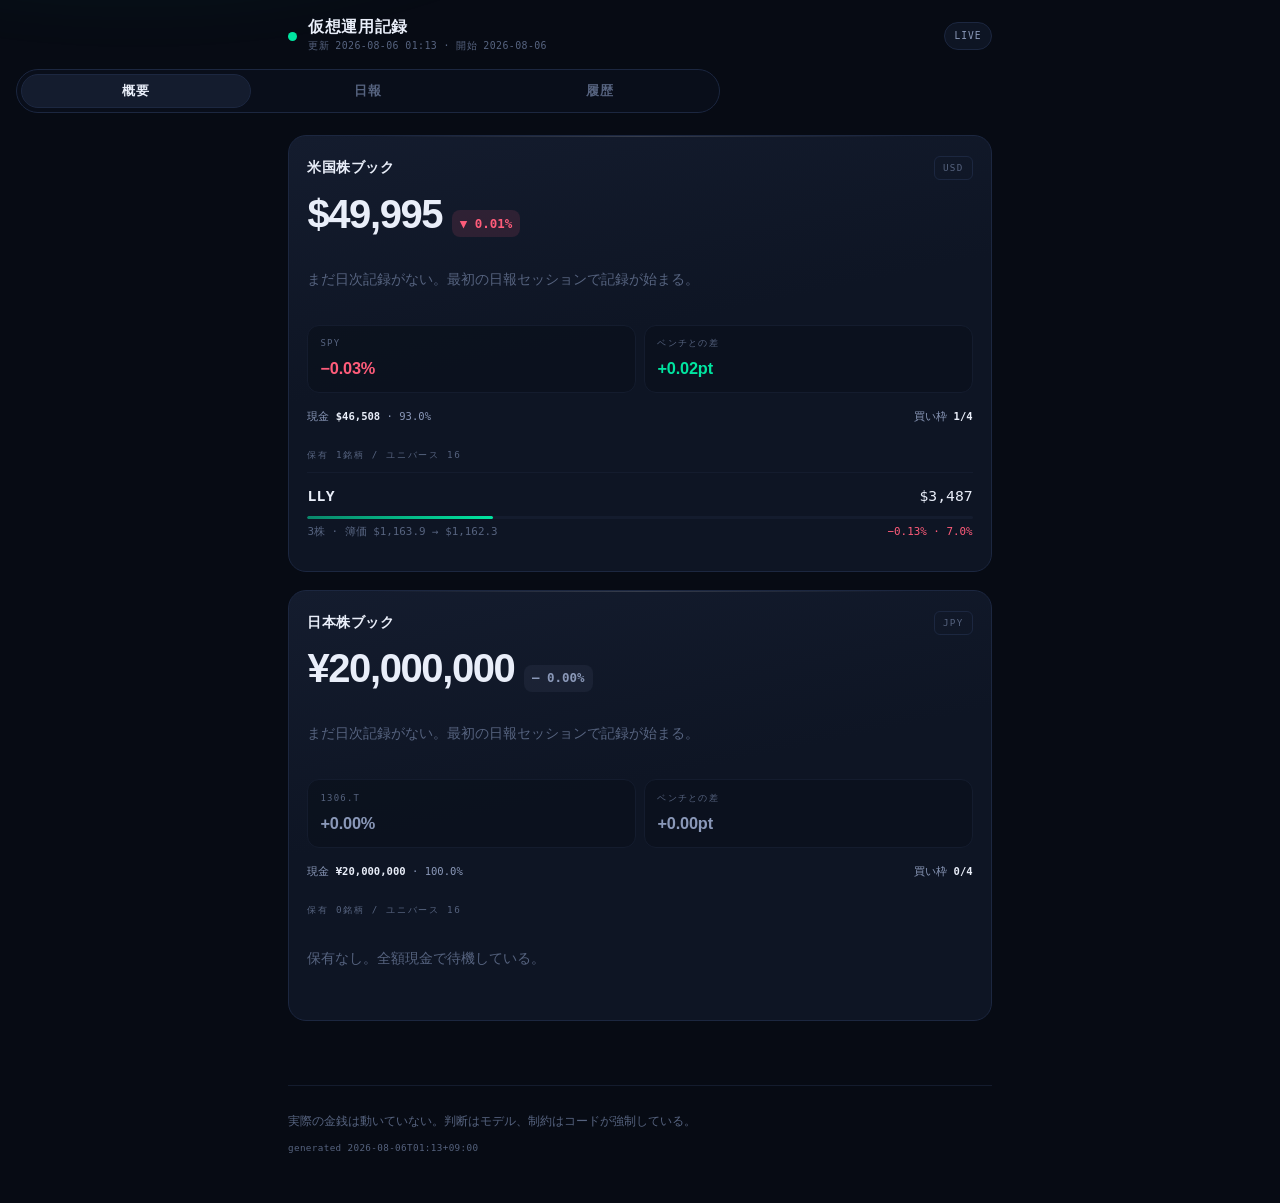
==== docs/index.html @ 9071723e "PWA をダーク金融ダッシュボードに全面刷新 紙と墨のエディトリアル路線をやめ、深い紺黒地に発光するアクセントという 構成に変更。毎日スマホで開くものとして、数字が主役になるようにした。  - 資産推" ====
<!DOCTYPE html>
<html lang="ja">
<head>
<meta charset="utf-8">
<meta name="viewport" content="width=device-width, initial-scale=1, viewport-fit=cover">
<title>仮想運用記録</title>
<meta name="description" content="仮想資金で運用するエージェントの判断記録">
<link rel="manifest" href="manifest.webmanifest">
<meta name="color-scheme" content="dark">
<meta name="theme-color" content="#070B14">
<meta name="apple-mobile-web-app-capable" content="yes">
<meta name="apple-mobile-web-app-status-bar-style" content="black-translucent">
<meta name="apple-mobile-web-app-title" content="運用記録">
<link rel="apple-touch-icon" href="icon-192.png">
<link rel="icon" href="icon-192.png">
<link rel="stylesheet" href="style.css">
</head>
<body>

<div class="aurora" aria-hidden="true"></div>

<header class="topbar">
  <div class="brand">
    <span class="pulse" id="pulse" aria-hidden="true"></span>
    <div class="brand-txt">
      <h1>仮想運用記録</h1>
      <p id="updated">読み込み中</p>
    </div>
  </div>
  <div class="chip-live" id="freshness">—</div>
</header>

<nav class="seg" role="tablist" aria-label="表示の切り替え">
  <span class="seg-glider" id="glider" aria-hidden="true"></span>
  <button role="tab" aria-selected="true"  aria-controls="view-overview" id="tab-overview">概要</button>
  <button role="tab" aria-selected="false" aria-controls="view-reports"  id="tab-reports">日報</button>
  <button role="tab" aria-selected="false" aria-controls="view-log"      id="tab-log">履歴</button>
</nav>

<main>

  <section id="view-overview" role="tabpanel" aria-labelledby="tab-overview">
    <div id="books" class="stack"></div>
  </section>

  <section id="view-reports" role="tabpanel" aria-labelledby="tab-reports" hidden>
    <div class="daterail" id="daterail"></div>
    <article id="report-body" class="card prose"></article>
  </section>

  <section id="view-log" role="tabpanel" aria-labelledby="tab-log" hidden>
    <div class="chips" id="log-filters">
      <button data-filter="all" class="on">すべて</button>
      <button data-filter="FILLED">約定</button>
      <button data-filter="REJECTED">却下</button>
    </div>
    <p class="hint">却下された注文も残している。何をやろうとして止められたかが、この記録の一番の材料になる。</p>
    <ol class="feed" id="ledger"></ol>
  </section>

</main>

<footer>
  <p>実際の金銭は動いていない。判断はモデル、制約はコードが強制している。</p>
  <p class="mono" id="stamp"></p>
</footer>

<script src="app.js"></script>
</body>
</html>
---- docs/style.css ----
/* 仮想運用記録 — ダーク金融ダッシュボード
   深い紺黒地に、発光するミントのアクセント。数字が主役。
   外部リソースは読まない。書体は端末にあるものだけで組み、
   個性はウェイト差・字間・サイズ差で作る。 */

:root {
  color-scheme: dark;

  --bg:        #070B14;
  --bg-2:      #0A0F1C;
  --surface:   #0E1524;
  --surface-2: #141C2E;
  --line:      #1C2740;
  --line-soft: #141C2E;

  --text:      #E9EEF9;
  --dim:       #8A98B8;
  --faint:     #56637F;

  --up:        #00E5A0;
  --up-soft:   #00E5A01f;
  --down:      #FF5C7A;
  --down-soft: #FF5C7A1f;
  --bench:     #6E7BFF;

  --sans: -apple-system, BlinkMacSystemFont, "SF Pro Display", "Segoe UI Variable Display",
          "Segoe UI", "Hiragino Sans", "Hiragino Kaku Gothic ProN", "Yu Gothic UI",
          "Noto Sans JP", "Noto Sans CJK JP", sans-serif;
  --mono: ui-monospace, SFMono-Regular, "SF Mono", "Cascadia Mono", "Roboto Mono",
          Consolas, "DejaVu Sans Mono", monospace;

  --wrap: 44rem;
  --r: 18px;
}

* { box-sizing: border-box; }
html { -webkit-text-size-adjust: 100%; background: var(--bg); }

body {
  margin: 0;
  padding: 0 1rem calc(2rem + env(safe-area-inset-bottom));
  background: var(--bg);
  color: var(--text);
  font-family: var(--sans);
  font-size: 15px;
  line-height: 1.65;
  overflow-x: hidden;
  -webkit-font-smoothing: antialiased;
}

/* 背景の光。平面に奥行きを出すだけの装置で、内容には干渉させない */
.aurora {
  position: fixed;
  inset: -30% -20% auto;
  height: 70vh;
  pointer-events: none;
  z-index: 0;
  background:
    radial-gradient(38% 44% at 22% 18%, #00E5A01a, transparent 70%),
    radial-gradient(42% 40% at 82% 8%,  #6E7BFF1a, transparent 72%);
  filter: blur(20px);
}

header, nav, main, footer { position: relative; z-index: 1; max-width: var(--wrap); margin-inline: auto; }

.mono { font-family: var(--mono); font-variant-numeric: tabular-nums; }

/* ---------------- 上部バー ---------------- */

.topbar {
  display: flex; align-items: center; justify-content: space-between; gap: 1rem;
  padding: calc(1.1rem + env(safe-area-inset-top)) 0 .9rem;
}

.brand { display: flex; align-items: center; gap: .7rem; min-width: 0; }

.pulse {
  flex: none; width: 9px; height: 9px; border-radius: 50%;
  background: var(--up); box-shadow: 0 0 0 0 var(--up);
  animation: pulse 2.6s cubic-bezier(.4,0,.6,1) infinite;
}
.pulse.stale { background: var(--faint); animation: none; box-shadow: none; }
@keyframes pulse {
  0%   { box-shadow: 0 0 0 0 #00E5A066; }
  70%  { box-shadow: 0 0 0 9px #00E5A000; }
  100% { box-shadow: 0 0 0 0 #00E5A000; }
}

.brand-txt { min-width: 0; }
.brand-txt h1 {
  margin: 0; font-size: .98rem; font-weight: 650;
  letter-spacing: .04em; line-height: 1.2;
}
.brand-txt p {
  margin: .12rem 0 0;
  font-family: var(--mono); font-size: .62rem;
  letter-spacing: .04em; color: var(--faint);
  white-space: nowrap; overflow: hidden; text-overflow: ellipsis;
}

.chip-live {
  flex: none;
  font-family: var(--mono); font-size: .6rem; letter-spacing: .1em;
  padding: .3rem .6rem; border-radius: 999px;
  color: var(--dim);
  background: var(--surface);
  border: 1px solid var(--line);
}

/* ---------------- セグメント ---------------- */

.seg {
  position: sticky; top: 0; z-index: 20;
  display: grid; grid-template-columns: repeat(3, 1fr);
  gap: .15rem; padding: .25rem;
  margin: 0 0 1.35rem;
  background: #0A0F1Ccc;
  backdrop-filter: blur(16px) saturate(1.4);
  -webkit-backdrop-filter: blur(16px) saturate(1.4);
  border: 1px solid var(--line);
  border-radius: 999px;
}

.seg-glider {
  position: absolute; z-index: -1;
  top: .25rem; bottom: .25rem; left: .25rem;
  width: calc((100% - .5rem - .3rem) / 3);
  border-radius: 999px;
  background: var(--surface-2);
  border: 1px solid var(--line);
  transition: transform .34s cubic-bezier(.34,1.3,.44,1);
}

.seg button {
  appearance: none; border: 0; background: none; cursor: pointer;
  padding: .5rem 0;
  font-family: inherit; font-size: .82rem; font-weight: 600;
  letter-spacing: .06em; color: var(--faint);
  transition: color .25s;
}
.seg button[aria-selected="true"] { color: var(--text); }

main { padding-bottom: 2rem; }
.stack > * + * { margin-top: 1.1rem; }

/* ---------------- カード ---------------- */

.card {
  position: relative;
  background: linear-gradient(168deg, var(--surface-2), var(--surface) 46%);
  border: 1px solid var(--line);
  border-radius: var(--r);
  padding: 1.25rem 1.15rem 1.15rem;
  overflow: hidden;
  animation: lift .6s cubic-bezier(.2,.8,.3,1) backwards;
}
/* 上辺のハイライト。ガラスの厚みを1pxで表現する */
.card::before {
  content: ""; position: absolute; top: 0; left: 12%; right: 12%; height: 1px;
  background: linear-gradient(90deg, transparent, #ffffff26, transparent);
}
.card:nth-child(2) { animation-delay: .1s; }

@keyframes lift { from { opacity: 0; transform: translateY(14px); } }

.card-head {
  display: flex; align-items: center; justify-content: space-between; gap: .75rem;
}
.card-head h2 { margin: 0; font-size: .9rem; font-weight: 650; letter-spacing: .03em; }
.tag {
  font-family: var(--mono); font-size: .58rem; letter-spacing: .14em;
  color: var(--faint); padding: .22rem .5rem;
  border: 1px solid var(--line); border-radius: 6px;
}

/* 主役の数字 */
.hero { margin: .85rem 0 .1rem; display: flex; align-items: baseline; gap: .6rem; flex-wrap: wrap; }
.hero .num {
  font-size: 2.5rem; font-weight: 680;
  letter-spacing: -.035em; line-height: 1.02;
  font-variant-numeric: tabular-nums;
}

.pill {
  display: inline-flex; align-items: center; gap: .25rem;
  font-family: var(--mono); font-size: .78rem; font-weight: 600;
  font-variant-numeric: tabular-nums;
  padding: .2rem .5rem; border-radius: 8px;
}
.pill.up   { color: var(--up);   background: var(--up-soft); }
.pill.down { color: var(--down); background: var(--down-soft); }
.pill.flat { color: var(--dim);  background: #8A98B814; }

.up-t { color: var(--up); }
.down-t { color: var(--down); }
.flat-t { color: var(--dim); }

/* ---------------- チャート ---------------- */

.chartwrap { margin: 1rem -.35rem .2rem; }
.chartwrap svg { display: block; width: 100%; height: auto; overflow: visible; }

.ln       { fill: none; stroke-linejoin: round; stroke-linecap: round; }
.ln.mine  { stroke: var(--up); stroke-width: 2.1; filter: drop-shadow(0 0 5px #00E5A059); }
.ln.mine.dn { stroke: var(--down); filter: drop-shadow(0 0 5px #FF5C7A59); }
.ln.bench { stroke: var(--bench); stroke-width: 1.3; stroke-dasharray: 4 4; opacity: .75; }
.zero     { stroke: var(--line); stroke-width: 1; stroke-dasharray: 2 4; }
.tick     { font-family: var(--mono); font-size: 7.5px; fill: var(--faint); letter-spacing: .04em; }

.draw { stroke-dasharray: var(--len); stroke-dashoffset: var(--len);
        animation: draw 1.25s .2s cubic-bezier(.3,.7,.2,1) forwards; }
@keyframes draw { to { stroke-dashoffset: 0; } }
.fade-in { opacity: 0; animation: fadein .7s .9s ease forwards; }
@keyframes fadein { to { opacity: 1; } }

.legend {
  display: flex; gap: 1rem; align-items: center;
  margin-top: .35rem;
  font-family: var(--mono); font-size: .62rem; color: var(--faint);
}
.legend i { display: inline-block; width: 14px; height: 2px; margin-right: .38rem; vertical-align: .2em; border-radius: 2px; }
.legend .k1 i { background: var(--up); }
.legend .k1.dn i { background: var(--down); }
.legend .k2 i { background: var(--bench); }
.legend .spacer { margin-left: auto; }

/* ---------------- 指標グリッド ---------------- */

.grid2 {
  display: grid; grid-template-columns: 1fr 1fr; gap: .55rem;
  margin-top: 1rem;
}
.stat {
  background: #0A101Ba6;
  border: 1px solid var(--line-soft);
  border-radius: 12px;
  padding: .65rem .75rem;
}
.stat dt {
  margin: 0; font-family: var(--mono); font-size: .56rem;
  letter-spacing: .14em; color: var(--faint); text-transform: uppercase;
}
.stat dd {
  margin: .25rem 0 0; font-size: 1.02rem; font-weight: 620;
  font-variant-numeric: tabular-nums; letter-spacing: -.01em;
}

.meterline {
  display: flex; align-items: center; justify-content: space-between;
  gap: .75rem; margin-top: .9rem;
  font-family: var(--mono); font-size: .66rem; color: var(--dim);
  font-variant-numeric: tabular-nums;
}
.meterline b { color: var(--text); font-weight: 600; }

/* ---------------- 保有 ---------------- */

.sec-label {
  margin: 1.35rem 0 .6rem;
  font-family: var(--mono); font-size: .58rem;
  letter-spacing: .18em; color: var(--faint); text-transform: uppercase;
}

.pos { padding: .7rem 0; border-top: 1px solid var(--line-soft); }
.pos:first-of-type { border-top: 0; }

.pos-r1, .pos-r2 { display: flex; align-items: baseline; justify-content: space-between; gap: .6rem; }
.pos-tk { font-family: var(--mono); font-size: .92rem; font-weight: 600; letter-spacing: .02em; }
.pos-mv { font-family: var(--mono); font-size: .92rem; font-variant-numeric: tabular-nums; }
.pos-r2 { margin-top: .3rem; font-family: var(--mono); font-size: .68rem; color: var(--faint); font-variant-numeric: tabular-nums; }

/* 比率バー。満タン = 1銘柄25%上限。制約への近さが目で分かる */
.bar {
  position: relative; height: 3px; margin: .45rem 0 0;
  background: var(--line-soft); border-radius: 2px; overflow: hidden;
}
.bar i {
  position: absolute; inset: 0 auto 0 0; border-radius: 2px;
  background: linear-gradient(90deg, #00E5A088, var(--up));
  animation: grow .9s .25s cubic-bezier(.2,.8,.3,1) backwards;
}
@keyframes grow { from { width: 0 !important; } }

.empty {
  padding: 1.1rem 0; color: var(--faint); font-size: .85rem;
}

/* ---------------- 日報 ---------------- */

.daterail {
  display: flex; gap: .45rem; overflow-x: auto;
  margin: 0 -1rem 1.1rem; padding: 0 1rem .35rem;
  scrollbar-width: none;
}
.daterail::-webkit-scrollbar { display: none; }
.daterail button {
  flex: none; appearance: none; cursor: pointer;
  font-family: var(--mono); font-size: .72rem;
  padding: .42rem .7rem; border-radius: 10px;
  color: var(--dim); background: var(--surface);
  border: 1px solid var(--line);
  transition: .2s;
}
.daterail button.on {
  color: var(--bg); background: var(--up); border-color: var(--up);
  font-weight: 700;
}

.prose { animation: lift .5s cubic-bezier(.2,.8,.3,1) backwards; }
.prose h1 { font-size: 1.15rem; margin: 0 0 .9rem; letter-spacing: -.01em; }
.prose h2 {
  font-size: .95rem; margin: 1.7rem 0 .6rem; padding-bottom: .4rem;
  border-bottom: 1px solid var(--line); letter-spacing: .01em;
}
.prose h3 { font-size: .86rem; margin: 1.3rem 0 .4rem; color: var(--dim); }
.prose p { margin: .7rem 0; color: #D3DAEA; }
.prose ul, .prose ol { margin: .7rem 0; padding-left: 1.15rem; }
.prose li { margin: .3rem 0; color: #D3DAEA; }
.prose li::marker { color: var(--faint); }
.prose strong { color: var(--text); font-weight: 650; }
.prose em { color: var(--dim); }
.prose a { color: var(--up); }
.prose code {
  font-family: var(--mono); font-size: .82em;
  background: #0A101B; border: 1px solid var(--line-soft);
  padding: .08em .35em; border-radius: 5px; color: #B9C6E0;
}
.prose pre {
  font-family: var(--mono); font-size: .74rem;
  background: #070C15; border: 1px solid var(--line);
  border-radius: 12px; padding: .85rem; overflow-x: auto;
}
.prose pre code { background: none; border: 0; padding: 0; }
.prose blockquote {
  margin: .9rem 0; padding: .1rem 0 .1rem .85rem;
  border-left: 2px solid var(--up); color: var(--dim);
}
.prose hr { border: 0; border-top: 1px solid var(--line); margin: 1.5rem 0; }
/* 表が画面幅を超えたときだけ端に影が出る。横に続きがあることを示す
   （背景を local、影を scroll に固定する古典的な手法） */
.tw {
  overflow-x: auto; margin: .9rem -.3rem; padding: 0 .3rem;
  background:
    linear-gradient(90deg, var(--surface), transparent) 0 0 / 18px 100% no-repeat local,
    linear-gradient(90deg, transparent, var(--surface)) 100% 0 / 18px 100% no-repeat local,
    radial-gradient(farthest-side at 0 50%, #00000073, transparent) 0 0 / 10px 100% no-repeat scroll,
    radial-gradient(farthest-side at 100% 50%, #00000073, transparent) 100% 0 / 10px 100% no-repeat scroll;
}
.prose table {
  width: 100%; border-collapse: collapse;
  font-family: var(--mono); font-size: .72rem; font-variant-numeric: tabular-nums;
}
.prose th, .prose td {
  padding: .45rem .6rem; text-align: left; white-space: nowrap;
  border-bottom: 1px solid var(--line-soft);
}
.prose th {
  color: var(--faint); font-weight: 500; font-size: .6rem;
  letter-spacing: .1em; text-transform: uppercase;
  border-bottom-color: var(--line);
}

/* ---------------- 履歴 ---------------- */

.chips { display: flex; gap: .45rem; margin-bottom: .9rem; }
.chips button {
  appearance: none; cursor: pointer;
  font-family: var(--mono); font-size: .68rem; letter-spacing: .04em;
  padding: .4rem .8rem; border-radius: 10px;
  color: var(--dim); background: var(--surface); border: 1px solid var(--line);
  transition: .2s;
}
.chips button.on { color: var(--bg); background: var(--text); border-color: var(--text); font-weight: 700; }

.hint {
  margin: 0 0 1.1rem; font-size: .76rem; line-height: 1.7; color: var(--faint);
  padding-left: .8rem; border-left: 2px solid var(--line);
}

.feed { list-style: none; margin: 0; padding: 0; }
.feed > li {
  position: relative;
  background: var(--surface);
  border: 1px solid var(--line);
  border-left-width: 2px;
  border-radius: 12px;
  padding: .75rem .85rem;
  margin-bottom: .5rem;
  animation: lift .45s cubic-bezier(.2,.8,.3,1) backwards;
}
.feed > li.ok { border-left-color: var(--up); }
.feed > li.ng { border-left-color: #34405C; }

.f-r1 { display: flex; align-items: baseline; gap: .5rem; flex-wrap: wrap; }
.f-side {
  font-family: var(--mono); font-size: .58rem; letter-spacing: .12em;
  padding: .16rem .4rem; border-radius: 5px;
}
.f-side.BUY  { color: var(--up); background: var(--up-soft); }
.f-side.SELL { color: var(--down); background: var(--down-soft); }
.f-tk { font-family: var(--mono); font-size: .88rem; font-weight: 650; }
.f-qty { font-family: var(--mono); font-size: .72rem; color: var(--dim); font-variant-numeric: tabular-nums; }
.f-when { margin-left: auto; font-family: var(--mono); font-size: .62rem; color: var(--faint); }
.f-why { margin: .45rem 0 0; font-size: .8rem; line-height: 1.65; color: #C3CDE3; }
.f-why.ng { color: var(--faint); }

/* ---------------- 足 ---------------- */

footer { padding: 1.6rem 0 1rem; border-top: 1px solid var(--line-soft); margin-top: 2rem; }
footer p { margin: 0; font-size: .72rem; line-height: 1.7; color: var(--faint); }
footer .mono { margin-top: .5rem; font-size: .58rem; letter-spacing: .04em; }

.loading { padding: 2.5rem 0; text-align: center; color: var(--faint); font-size: .85rem; }

@media (prefers-reduced-motion: reduce) {
  *, ::before, ::after { animation: none !important; transition: none !important; }
  .draw { stroke-dashoffset: 0; }
  .fade-in { opacity: 1; }
}
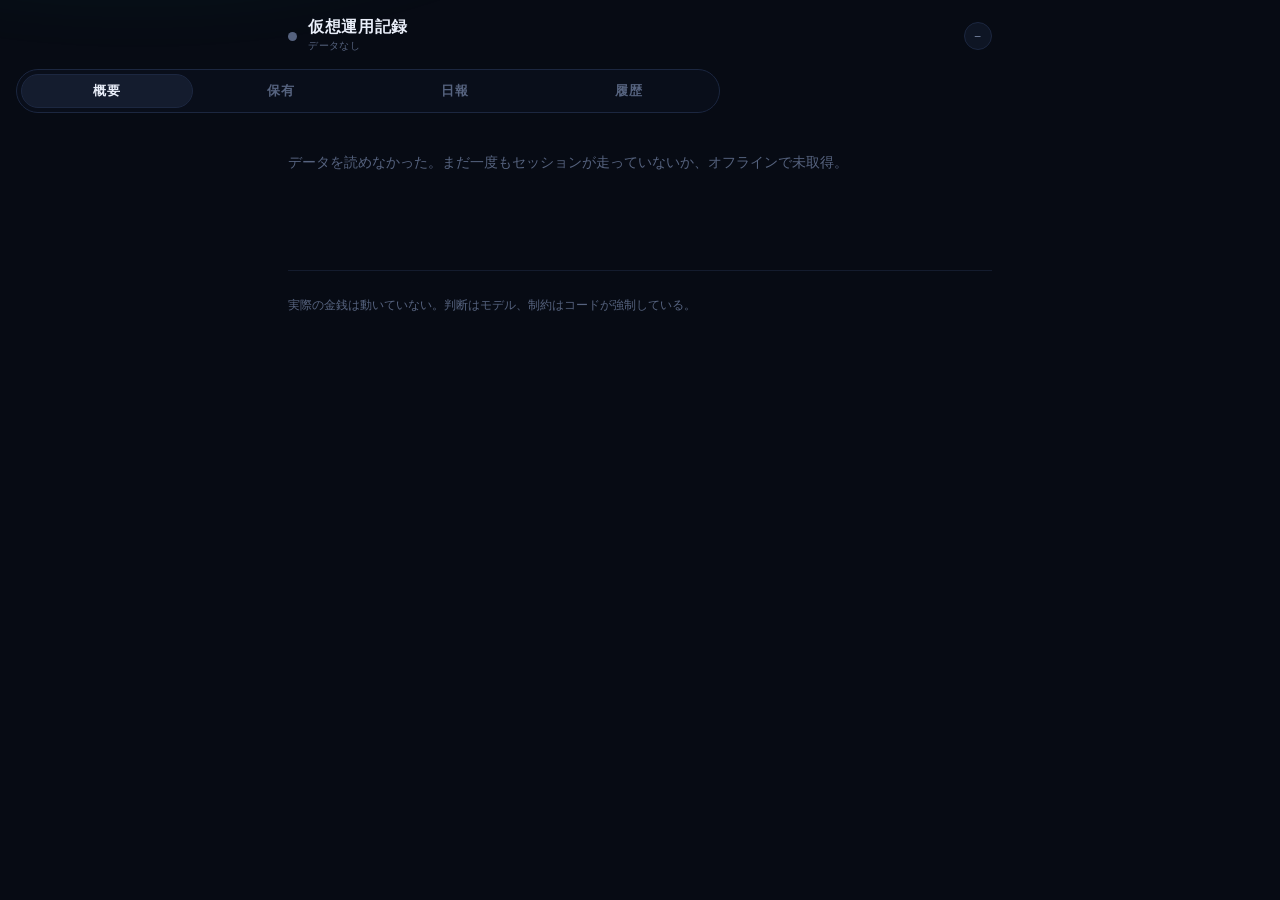
==== commit 6c5ebd4a: "保有銘柄一覧と個別銘柄画面、価格の定期更新を追加 画面: - 保有タブを新設。保有銘柄の一覧から個別銘柄へ入れる - 個別銘柄で 1日(5分足) / 1ヶ月 / 1年 のチャート、現在値と前日比、  " ====
--- a/docs/index.html
+++ b/docs/index.html
@@ -33,6 +33,7 @@
 <nav class="seg" role="tablist" aria-label="表示の切り替え">
   <span class="seg-glider" id="glider" aria-hidden="true"></span>
   <button role="tab" aria-selected="true"  aria-controls="view-overview" id="tab-overview">概要</button>
+  <button role="tab" aria-selected="false" aria-controls="view-holdings" id="tab-holdings">保有</button>
   <button role="tab" aria-selected="false" aria-controls="view-reports"  id="tab-reports">日報</button>
   <button role="tab" aria-selected="false" aria-controls="view-log"      id="tab-log">履歴</button>
 </nav>
@@ -41,6 +42,10 @@
 
   <section id="view-overview" role="tabpanel" aria-labelledby="tab-overview">
     <div id="books" class="stack"></div>
+  </section>
+
+  <section id="view-holdings" role="tabpanel" aria-labelledby="tab-holdings" hidden>
+    <div id="holdings"></div>
   </section>
 
   <section id="view-reports" role="tabpanel" aria-labelledby="tab-reports" hidden>
@@ -58,6 +63,11 @@
     <ol class="feed" id="ledger"></ol>
   </section>
 
+  <section id="view-detail" hidden>
+    <button class="back" id="back">← 保有一覧へ</button>
+    <div id="detail"></div>
+  </section>
+
 </main>
 
 <footer>
--- a/docs/style.css
+++ b/docs/style.css
@@ -111,7 +111,7 @@
 
 .seg {
   position: sticky; top: 0; z-index: 20;
-  display: grid; grid-template-columns: repeat(3, 1fr);
+  display: grid; grid-template-columns: repeat(4, 1fr);
   gap: .15rem; padding: .25rem;
   margin: 0 0 1.35rem;
   background: #0A0F1Ccc;
@@ -124,7 +124,7 @@
 .seg-glider {
   position: absolute; z-index: -1;
   top: .25rem; bottom: .25rem; left: .25rem;
-  width: calc((100% - .5rem - .3rem) / 3);
+  width: calc((100% - .5rem - .45rem) / 4);
   border-radius: 999px;
   background: var(--surface-2);
   border: 1px solid var(--line);
@@ -274,9 +274,11 @@
   position: relative; height: 3px; margin: .45rem 0 0;
   background: var(--line-soft); border-radius: 2px; overflow: hidden;
 }
+/* 損益ではなく「1銘柄25%上限をどれだけ使ったか」を表すバーなので、
+   上げ下げの色は使わない。緑にすると隣の損益表示と色が矛盾する。 */
 .bar i {
   position: absolute; inset: 0 auto 0 0; border-radius: 2px;
-  background: linear-gradient(90deg, #00E5A088, var(--up));
+  background: linear-gradient(90deg, #46527033, var(--dim));
   animation: grow .9s .25s cubic-bezier(.2,.8,.3,1) backwards;
 }
 @keyframes grow { from { width: 0 !important; } }
@@ -284,6 +286,62 @@
 .empty {
   padding: 1.1rem 0; color: var(--faint); font-size: .85rem;
 }
+
+/* ---------------- 保有一覧・個別銘柄 ---------------- */
+
+.pos.tapable {
+  cursor: pointer;
+  margin: 0 -.5rem; padding: .7rem .5rem;
+  border-radius: 10px;
+  transition: background .18s;
+}
+.pos.tapable:active { background: var(--surface-2); }
+.pos.tapable .pos-tk::after {
+  content: "›"; margin-left: .4rem; color: var(--faint); font-size: .9rem;
+}
+
+.back {
+  appearance: none; cursor: pointer;
+  background: none; border: 0; padding: .2rem 0 1rem;
+  color: var(--dim); font-family: var(--mono); font-size: .72rem;
+  letter-spacing: .04em;
+}
+
+.dhead { display: flex; align-items: flex-start; justify-content: space-between; gap: 1rem; }
+.dtk {
+  margin: 0; font-family: var(--mono); font-size: 1.5rem;
+  font-weight: 650; letter-spacing: .01em;
+}
+.dbk { margin: .1rem 0 0; font-size: .72rem; color: var(--faint); }
+.dpx { text-align: right; }
+.num2 {
+  font-size: 1.5rem; font-weight: 650; letter-spacing: -.025em;
+  font-variant-numeric: tabular-nums; line-height: 1.2;
+}
+.dpx .pill { margin-top: .3rem; }
+
+.rangebar { display: flex; align-items: center; gap: .4rem; margin: 1.1rem 0 .2rem; }
+.rangebar button {
+  appearance: none; cursor: pointer;
+  font-family: var(--mono); font-size: .68rem; letter-spacing: .04em;
+  padding: .35rem .7rem; border-radius: 9px;
+  color: var(--dim); background: var(--surface); border: 1px solid var(--line);
+  transition: .18s;
+}
+.rangebar button.on { color: var(--bg); background: var(--text); border-color: var(--text); font-weight: 700; }
+.rangebar .rchg {
+  margin-left: auto;
+  font-family: var(--mono); font-size: .78rem; font-weight: 600;
+  font-variant-numeric: tabular-nums;
+}
+
+.reason {
+  background: var(--surface); border: 1px solid var(--line);
+  border-left: 2px solid var(--up); border-radius: 12px;
+  padding: .8rem .9rem;
+}
+.rwhen { margin: 0; font-family: var(--mono); font-size: .62rem; color: var(--faint); }
+.rwhy { margin: .4rem 0 0; font-size: .82rem; line-height: 1.75; color: #C3CDE3; }
 
 /* ---------------- 日報 ---------------- */
 
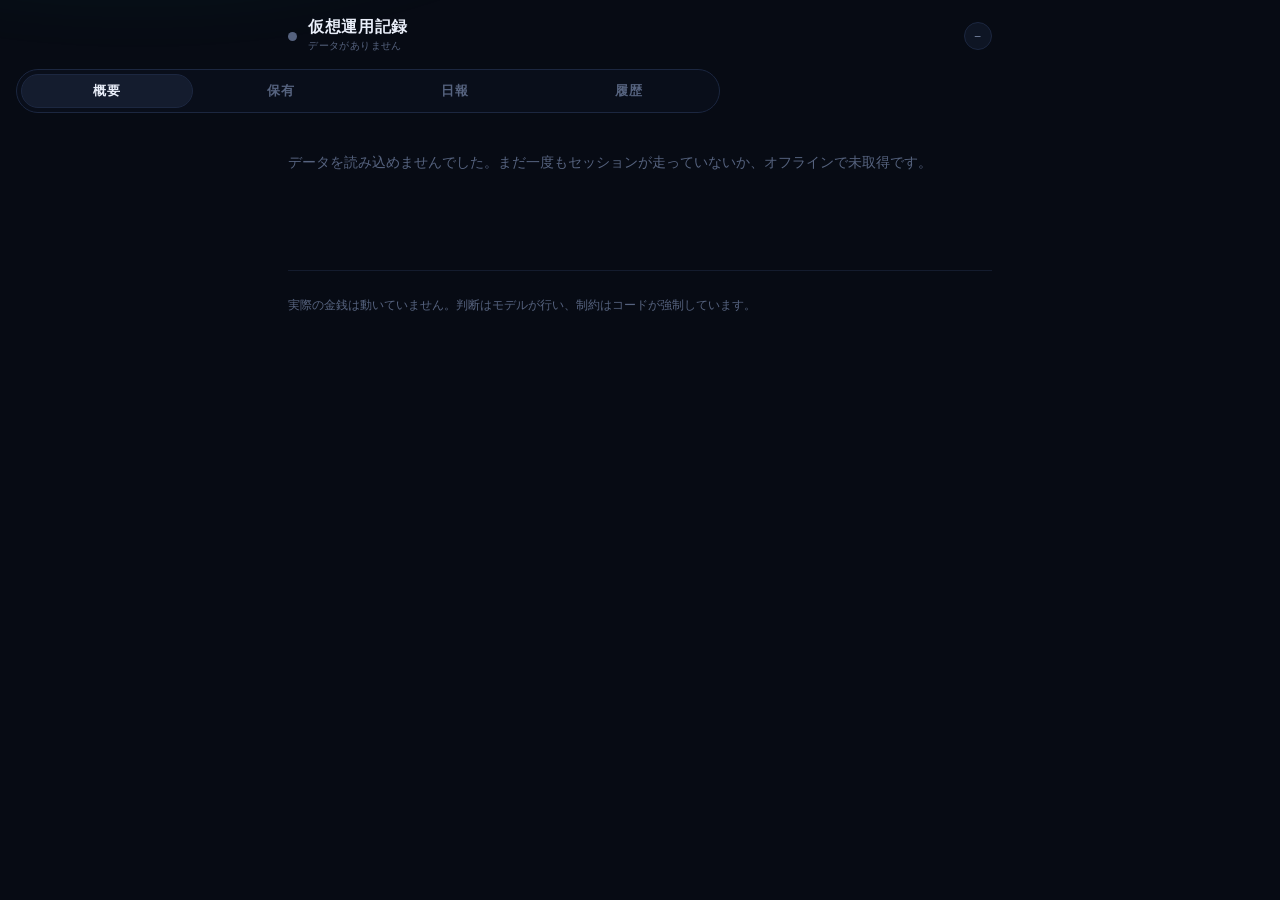
==== commit ca8b9533: "ベンチマークの表記を明確にし、画面の文体をですます調に統一 SPY は SPDR S&P 500 ETF で、米国株ブックは最初から S&P500 を相手に している。画面上は "SPY" としか出て" ====
--- a/docs/index.html
+++ b/docs/index.html
@@ -24,7 +24,7 @@
     <span class="pulse" id="pulse" aria-hidden="true"></span>
     <div class="brand-txt">
       <h1>仮想運用記録</h1>
-      <p id="updated">読み込み中</p>
+      <p id="updated">読み込み中です</p>
     </div>
   </div>
   <div class="chip-live" id="freshness">—</div>
@@ -59,7 +59,7 @@
       <button data-filter="FILLED">約定</button>
       <button data-filter="REJECTED">却下</button>
     </div>
-    <p class="hint">却下された注文も残している。何をやろうとして止められたかが、この記録の一番の材料になる。</p>
+    <p class="hint">却下された注文も残しています。何をやろうとして止められたかが、この記録の一番の材料になります。</p>
     <ol class="feed" id="ledger"></ol>
   </section>
 
@@ -71,7 +71,7 @@
 </main>
 
 <footer>
-  <p>実際の金銭は動いていない。判断はモデル、制約はコードが強制している。</p>
+  <p>実際の金銭は動いていません。判断はモデルが行い、制約はコードが強制しています。</p>
   <p class="mono" id="stamp"></p>
 </footer>
 
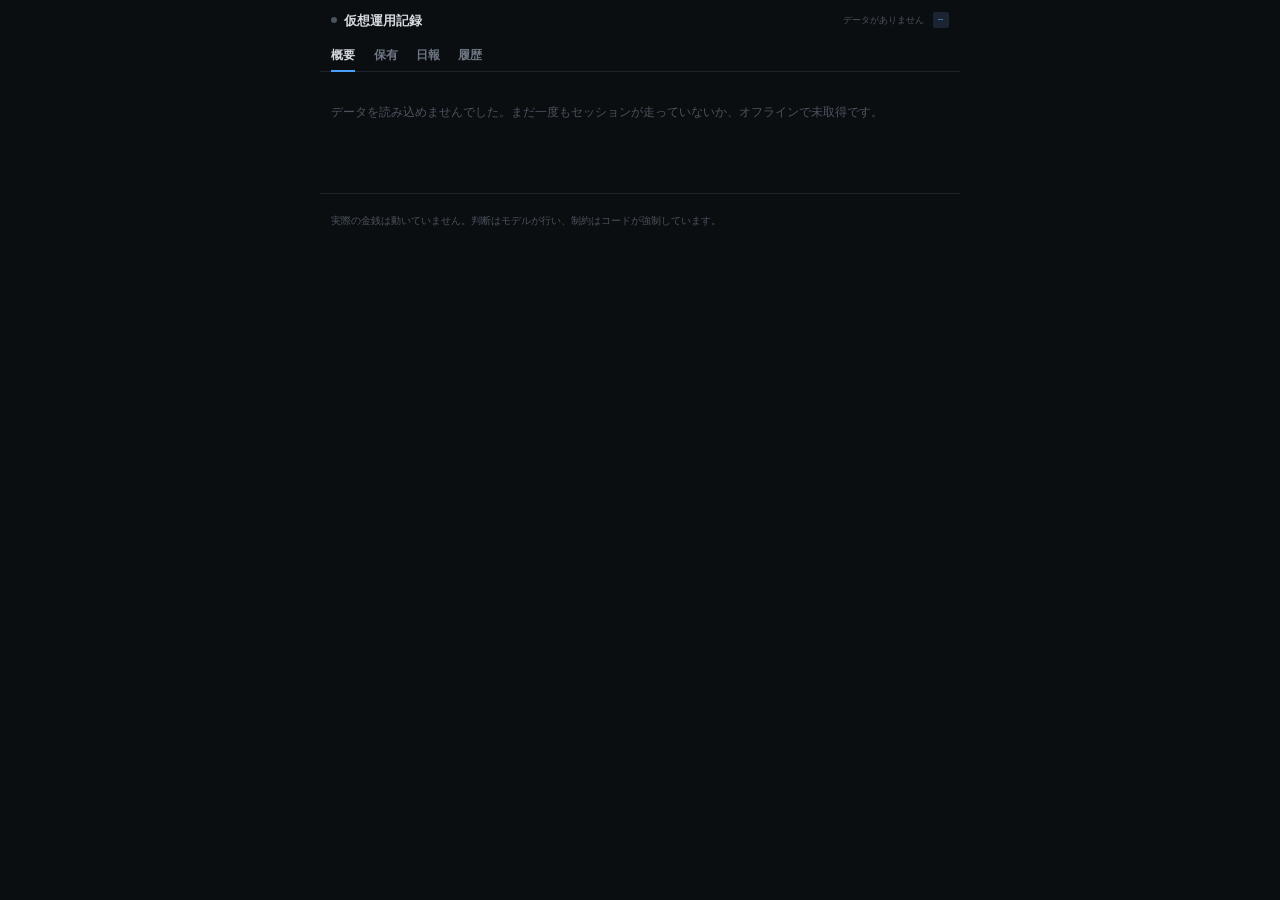
==== commit 9a12e78c: "本番の画面を案32（Webull / moomoo 系）に作り替え 高密度ダークに全面刷新した。角丸と影をやめ、1pxの罫線と1pxの隙間だけで 区画を切る。文字を小さくして情報量を上げ、変化率は色付" ====
--- a/docs/index.html
+++ b/docs/index.html
@@ -7,7 +7,7 @@
 <meta name="description" content="仮想資金で運用するエージェントの判断記録">
 <link rel="manifest" href="manifest.webmanifest">
 <meta name="color-scheme" content="dark">
-<meta name="theme-color" content="#070B14">
+<meta name="theme-color" content="#0B0E11">
 <meta name="apple-mobile-web-app-capable" content="yes">
 <meta name="apple-mobile-web-app-status-bar-style" content="black-translucent">
 <meta name="apple-mobile-web-app-title" content="運用記録">
@@ -17,21 +17,16 @@
 </head>
 <body>
 
-<div class="aurora" aria-hidden="true"></div>
-
 <header class="topbar">
   <div class="brand">
     <span class="pulse" id="pulse" aria-hidden="true"></span>
-    <div class="brand-txt">
-      <h1>仮想運用記録</h1>
-      <p id="updated">読み込み中です</p>
-    </div>
+    <span class="bname">仮想運用記録</span>
   </div>
-  <div class="chip-live" id="freshness">—</div>
+  <span class="stamp-live" id="updated">読み込み中です</span>
+  <span class="chip-live" id="freshness">—</span>
 </header>
 
-<nav class="seg" role="tablist" aria-label="表示の切り替え">
-  <span class="seg-glider" id="glider" aria-hidden="true"></span>
+<nav class="tabs" role="tablist" aria-label="表示の切り替え">
   <button role="tab" aria-selected="true"  aria-controls="view-overview" id="tab-overview">概要</button>
   <button role="tab" aria-selected="false" aria-controls="view-holdings" id="tab-holdings">保有</button>
   <button role="tab" aria-selected="false" aria-controls="view-reports"  id="tab-reports">日報</button>
@@ -41,7 +36,7 @@
 <main>
 
   <section id="view-overview" role="tabpanel" aria-labelledby="tab-overview">
-    <div id="books" class="stack"></div>
+    <div id="books"></div>
   </section>
 
   <section id="view-holdings" role="tabpanel" aria-labelledby="tab-holdings" hidden>
@@ -50,21 +45,21 @@
 
   <section id="view-reports" role="tabpanel" aria-labelledby="tab-reports" hidden>
     <div class="daterail" id="daterail"></div>
-    <article id="report-body" class="card prose"></article>
+    <article id="report-body" class="prose"></article>
   </section>
 
   <section id="view-log" role="tabpanel" aria-labelledby="tab-log" hidden>
-    <div class="chips" id="log-filters">
-      <button data-filter="all" class="on">すべて</button>
-      <button data-filter="FILLED">約定</button>
-      <button data-filter="REJECTED">却下</button>
+    <div class="ivs" id="log-filters">
+      <span data-filter="all" class="on">すべて</span>
+      <span data-filter="FILLED">約定</span>
+      <span data-filter="REJECTED">却下</span>
     </div>
     <p class="hint">却下された注文も残しています。何をやろうとして止められたかが、この記録の一番の材料になります。</p>
     <ol class="feed" id="ledger"></ol>
   </section>
 
   <section id="view-detail" hidden>
-    <button class="back" id="back">← 保有一覧へ</button>
+    <button class="back" id="back">← 保有一覧</button>
     <div id="detail"></div>
   </section>
 
--- a/docs/style.css
+++ b/docs/style.css
@@ -1,36 +1,31 @@
-/* 仮想運用記録 — ダーク金融ダッシュボード
-   深い紺黒地に、発光するミントのアクセント。数字が主役。
-   外部リソースは読まない。書体は端末にあるものだけで組み、
-   個性はウェイト差・字間・サイズ差で作る。 */
+/* 仮想運用記録 — Webull / moomoo 系の高密度ダーク
+   小さい文字で情報を敷き詰め、罫線1本で区画を切る。丸みと影は使わない。
+   上げが緑・下げが赤（米国式）。外部リソースは一切読まない。 */
 
 :root {
   color-scheme: dark;
 
-  --bg:        #070B14;
-  --bg-2:      #0A0F1C;
-  --surface:   #0E1524;
-  --surface-2: #141C2E;
-  --line:      #1C2740;
-  --line-soft: #141C2E;
-
-  --text:      #E9EEF9;
-  --dim:       #8A98B8;
-  --faint:     #56637F;
-
-  --up:        #00E5A0;
-  --up-soft:   #00E5A01f;
-  --down:      #FF5C7A;
-  --down-soft: #FF5C7A1f;
-  --bench:     #6E7BFF;
-
-  --sans: -apple-system, BlinkMacSystemFont, "SF Pro Display", "Segoe UI Variable Display",
-          "Segoe UI", "Hiragino Sans", "Hiragino Kaku Gothic ProN", "Yu Gothic UI",
-          "Noto Sans JP", "Noto Sans CJK JP", sans-serif;
-  --mono: ui-monospace, SFMono-Regular, "SF Mono", "Cascadia Mono", "Roboto Mono",
+  --bg:      #0B0E11;
+  --panel:   #0F1318;
+  --lift:    #151A20;
+  --line:    #151A20;
+  --line2:   #1E242C;
+
+  --text:    #D6DAE0;
+  --dim:     #6D7683;
+  --faint:   #4B535E;
+
+  --up:      #00C076;
+  --dn:      #FF4D4F;
+  --accent:  #4A9EFF;
+  --accent-bg: #1B2430;
+
+  --sans: -apple-system, BlinkMacSystemFont, "Segoe UI", "Hiragino Sans",
+          "Yu Gothic UI", "Noto Sans JP", sans-serif;
+  --mono: ui-monospace, SFMono-Regular, "SF Mono", "Cascadia Mono",
           Consolas, "DejaVu Sans Mono", monospace;
 
-  --wrap: 44rem;
-  --r: 18px;
+  --wrap: 40rem;
 }
 
 * { box-sizing: border-box; }
@@ -38,440 +33,307 @@
 
 body {
   margin: 0;
-  padding: 0 1rem calc(2rem + env(safe-area-inset-bottom));
+  padding: 0 0 calc(1.5rem + env(safe-area-inset-bottom));
   background: var(--bg);
   color: var(--text);
   font-family: var(--sans);
-  font-size: 15px;
-  line-height: 1.65;
+  font-size: 13px;
+  line-height: 1.6;
   overflow-x: hidden;
   -webkit-font-smoothing: antialiased;
 }
 
-/* 背景の光。平面に奥行きを出すだけの装置で、内容には干渉させない */
-.aurora {
-  position: fixed;
-  inset: -30% -20% auto;
-  height: 70vh;
-  pointer-events: none;
-  z-index: 0;
-  background:
-    radial-gradient(38% 44% at 22% 18%, #00E5A01a, transparent 70%),
-    radial-gradient(42% 40% at 82% 8%,  #6E7BFF1a, transparent 72%);
-  filter: blur(20px);
-}
-
-header, nav, main, footer { position: relative; z-index: 1; max-width: var(--wrap); margin-inline: auto; }
-
+header, nav, main, footer { max-width: var(--wrap); margin-inline: auto; }
 .mono { font-family: var(--mono); font-variant-numeric: tabular-nums; }
-
-/* ---------------- 上部バー ---------------- */
+.num { font-family: var(--mono); font-variant-numeric: tabular-nums; }
+
+.up-t { color: var(--up); }
+.dn-t { color: var(--dn); }
+.flat-t { color: var(--dim); }
+
+/* ---------------- 上部 ---------------- */
 
 .topbar {
-  display: flex; align-items: center; justify-content: space-between; gap: 1rem;
-  padding: calc(1.1rem + env(safe-area-inset-top)) 0 .9rem;
-}
-
-.brand { display: flex; align-items: center; gap: .7rem; min-width: 0; }
-
+  display: flex; align-items: center; gap: .55rem;
+  padding: calc(.6rem + env(safe-area-inset-top)) .7rem .5rem;
+}
+.brand { display: flex; align-items: center; gap: .4rem; }
 .pulse {
-  flex: none; width: 9px; height: 9px; border-radius: 50%;
-  background: var(--up); box-shadow: 0 0 0 0 var(--up);
+  width: 6px; height: 6px; border-radius: 50%;
+  background: var(--up); flex: none;
   animation: pulse 2.6s cubic-bezier(.4,0,.6,1) infinite;
 }
-.pulse.stale { background: var(--faint); animation: none; box-shadow: none; }
-@keyframes pulse {
-  0%   { box-shadow: 0 0 0 0 #00E5A066; }
-  70%  { box-shadow: 0 0 0 9px #00E5A000; }
-  100% { box-shadow: 0 0 0 0 #00E5A000; }
-}
-
-.brand-txt { min-width: 0; }
-.brand-txt h1 {
-  margin: 0; font-size: .98rem; font-weight: 650;
-  letter-spacing: .04em; line-height: 1.2;
-}
-.brand-txt p {
-  margin: .12rem 0 0;
-  font-family: var(--mono); font-size: .62rem;
-  letter-spacing: .04em; color: var(--faint);
+.pulse.stale { background: var(--faint); animation: none; }
+@keyframes pulse { 0%,100% { opacity: 1; } 50% { opacity: .25; } }
+
+.bname { font-size: .82rem; font-weight: 700; letter-spacing: .01em; }
+.stamp-live {
+  margin-left: auto;
+  font-family: var(--mono); font-size: .56rem; color: var(--faint);
   white-space: nowrap; overflow: hidden; text-overflow: ellipsis;
 }
-
 .chip-live {
   flex: none;
-  font-family: var(--mono); font-size: .6rem; letter-spacing: .1em;
-  padding: .3rem .6rem; border-radius: 999px;
+  font-family: var(--mono); font-size: .52rem; letter-spacing: .08em;
+  padding: .1rem .32rem; border-radius: 2px;
+  color: var(--accent); background: var(--accent-bg);
+}
+
+/* ---------------- タブ（下線式） ---------------- */
+
+.tabs {
+  display: flex; gap: 1.15rem;
+  padding: 0 .7rem;
+  border-bottom: 1px solid var(--line2);
+  position: sticky; top: 0; z-index: 20;
+  background: var(--bg);
+}
+.tabs button {
+  appearance: none; border: 0; background: none; cursor: pointer;
+  padding: .5rem 0 .45rem;
+  font-family: inherit; font-size: .78rem; font-weight: 600;
   color: var(--dim);
-  background: var(--surface);
-  border: 1px solid var(--line);
-}
-
-/* ---------------- セグメント ---------------- */
-
-.seg {
-  position: sticky; top: 0; z-index: 20;
-  display: grid; grid-template-columns: repeat(4, 1fr);
-  gap: .15rem; padding: .25rem;
-  margin: 0 0 1.35rem;
-  background: #0A0F1Ccc;
-  backdrop-filter: blur(16px) saturate(1.4);
-  -webkit-backdrop-filter: blur(16px) saturate(1.4);
-  border: 1px solid var(--line);
-  border-radius: 999px;
-}
-
-.seg-glider {
-  position: absolute; z-index: -1;
-  top: .25rem; bottom: .25rem; left: .25rem;
-  width: calc((100% - .5rem - .45rem) / 4);
-  border-radius: 999px;
-  background: var(--surface-2);
-  border: 1px solid var(--line);
-  transition: transform .34s cubic-bezier(.34,1.3,.44,1);
-}
-
-.seg button {
+  position: relative;
+  transition: color .18s;
+}
+.tabs button::after {
+  content: ""; position: absolute; left: 0; right: 0; bottom: -1px;
+  height: 2px; background: var(--accent);
+  transform: scaleX(0); transition: transform .2s;
+}
+.tabs button[aria-selected="true"] { color: var(--text); }
+.tabs button[aria-selected="true"]::after { transform: scaleX(1); }
+
+main { padding-bottom: 1.5rem; }
+
+/* ---------------- ブロック ---------------- */
+
+.blk { border-bottom: 1px solid var(--line2); padding: .75rem .7rem .85rem; }
+
+.blk-head {
+  display: flex; align-items: baseline; justify-content: space-between; gap: .6rem;
+}
+.blk-head .t { font-size: .85rem; font-weight: 700; }
+.blk-head .s { font-family: var(--mono); font-size: .55rem; color: var(--faint); }
+
+.big {
+  display: flex; align-items: baseline; gap: .5rem; flex-wrap: wrap;
+  margin-top: .3rem;
+}
+.big .n {
+  font-family: var(--mono); font-size: 1.7rem; font-weight: 700;
+  letter-spacing: -.025em; font-variant-numeric: tabular-nums; line-height: 1.15;
+}
+.big .c { font-family: var(--mono); font-size: .76rem; font-variant-numeric: tabular-nums; }
+
+/* 数値格子。1pxの隙間だけで区切る */
+.grid {
+  display: grid; grid-template-columns: repeat(3, 1fr);
+  gap: 1px; background: var(--line);
+  margin: .7rem 0 0;
+}
+.grid.two { grid-template-columns: repeat(2, 1fr); }
+.cell { background: var(--bg); padding: .38rem .5rem; }
+.cell .k { font-size: .52rem; color: var(--dim); letter-spacing: .02em; }
+.cell .v {
+  font-family: var(--mono); font-size: .74rem; font-variant-numeric: tabular-nums;
+  margin-top: .05rem;
+}
+
+.sect {
+  font-size: .55rem; color: var(--dim); letter-spacing: .1em;
+  padding: .7rem .7rem .25rem;
+}
+
+/* 変化率のチップ */
+.chip {
+  display: inline-block;
+  font-family: var(--mono); font-size: .62rem; font-weight: 600;
+  font-variant-numeric: tabular-nums;
+  padding: .1rem .35rem; border-radius: 2px;
+  min-width: 58px; text-align: center; color: #fff;
+}
+.chip.up { background: var(--up); }
+.chip.dn { background: var(--dn); }
+.chip.flat { background: #2A3441; color: var(--dim); }
+
+/* ---------------- 銘柄行 ---------------- */
+
+.tr {
+  display: grid; grid-template-columns: 1fr auto auto;
+  gap: .55rem; align-items: center;
+  padding: .5rem .7rem;
+  border-bottom: 1px solid var(--line);
+  font-size: .74rem;
+}
+.tr.tap { cursor: pointer; }
+.tr.tap:active { background: var(--panel); }
+.tr .s { min-width: 0; }
+.tr .s b { font-family: var(--mono); font-size: .82rem; font-weight: 700; letter-spacing: .01em; }
+.tr .s small { display: block; font-size: .55rem; color: var(--dim); }
+.tr .p {
+  font-family: var(--mono); font-variant-numeric: tabular-nums; text-align: right;
+  font-size: .78rem;
+}
+.tr .p small { display: block; font-size: .55rem; color: var(--dim); }
+
+/* ---------------- チャート ---------------- */
+
+.chart { padding: .5rem .35rem .2rem; }
+.chart svg { display: block; width: 100%; height: auto; overflow: visible; }
+
+.ln { fill: none; stroke-linejoin: round; stroke-linecap: round; }
+.ln.mine { stroke: var(--up); stroke-width: 1.6; }
+.ln.mine.dn { stroke: var(--dn); }
+.ln.bench { stroke: var(--dim); stroke-width: 1.1; stroke-dasharray: 3 3; }
+.zero { stroke: var(--line2); stroke-width: 1; }
+.tick { font-family: var(--mono); font-size: 7px; fill: var(--faint); }
+
+.legend {
+  display: flex; gap: .8rem; align-items: center;
+  padding: .1rem .35rem 0;
+  font-family: var(--mono); font-size: .55rem; color: var(--faint);
+}
+.legend i { display: inline-block; width: 10px; height: 2px; margin-right: .3rem; vertical-align: .2em; }
+.legend .k1 i { background: var(--up); }
+.legend .k1.dn i { background: var(--dn); }
+.legend .k2 i { background: var(--dim); }
+.legend .sp { margin-left: auto; }
+
+/* 期間チップ */
+.ivs {
+  display: flex; gap: .1rem; padding: .35rem .7rem;
+  font-family: var(--mono); font-size: .6rem;
+}
+.ivs span, .ivs button {
   appearance: none; border: 0; background: none; cursor: pointer;
-  padding: .5rem 0;
-  font-family: inherit; font-size: .82rem; font-weight: 600;
-  letter-spacing: .06em; color: var(--faint);
-  transition: color .25s;
-}
-.seg button[aria-selected="true"] { color: var(--text); }
-
-main { padding-bottom: 2rem; }
-.stack > * + * { margin-top: 1.1rem; }
-
-/* ---------------- カード ---------------- */
-
-.card {
-  position: relative;
-  background: linear-gradient(168deg, var(--surface-2), var(--surface) 46%);
-  border: 1px solid var(--line);
-  border-radius: var(--r);
-  padding: 1.25rem 1.15rem 1.15rem;
-  overflow: hidden;
-  animation: lift .6s cubic-bezier(.2,.8,.3,1) backwards;
-}
-/* 上辺のハイライト。ガラスの厚みを1pxで表現する */
-.card::before {
-  content: ""; position: absolute; top: 0; left: 12%; right: 12%; height: 1px;
-  background: linear-gradient(90deg, transparent, #ffffff26, transparent);
-}
-.card:nth-child(2) { animation-delay: .1s; }
-
-@keyframes lift { from { opacity: 0; transform: translateY(14px); } }
-
-.card-head {
-  display: flex; align-items: center; justify-content: space-between; gap: .75rem;
-}
-.card-head h2 { margin: 0; font-size: .9rem; font-weight: 650; letter-spacing: .03em; }
-.tag {
-  font-family: var(--mono); font-size: .58rem; letter-spacing: .14em;
-  color: var(--faint); padding: .22rem .5rem;
-  border: 1px solid var(--line); border-radius: 6px;
-}
-
-/* 主役の数字 */
-.hero { margin: .85rem 0 .1rem; display: flex; align-items: baseline; gap: .6rem; flex-wrap: wrap; }
-.hero .num {
-  font-size: 2.5rem; font-weight: 680;
-  letter-spacing: -.035em; line-height: 1.02;
-  font-variant-numeric: tabular-nums;
-}
-
-.pill {
-  display: inline-flex; align-items: center; gap: .25rem;
-  font-family: var(--mono); font-size: .78rem; font-weight: 600;
-  font-variant-numeric: tabular-nums;
-  padding: .2rem .5rem; border-radius: 8px;
-}
-.pill.up   { color: var(--up);   background: var(--up-soft); }
-.pill.down { color: var(--down); background: var(--down-soft); }
-.pill.flat { color: var(--dim);  background: #8A98B814; }
-
-.up-t { color: var(--up); }
-.down-t { color: var(--down); }
-.flat-t { color: var(--dim); }
-
-/* ---------------- チャート ---------------- */
-
-.chartwrap { margin: 1rem -.35rem .2rem; }
-.chartwrap svg { display: block; width: 100%; height: auto; overflow: visible; }
-
-.ln       { fill: none; stroke-linejoin: round; stroke-linecap: round; }
-.ln.mine  { stroke: var(--up); stroke-width: 2.1; filter: drop-shadow(0 0 5px #00E5A059); }
-.ln.mine.dn { stroke: var(--down); filter: drop-shadow(0 0 5px #FF5C7A59); }
-.ln.bench { stroke: var(--bench); stroke-width: 1.3; stroke-dasharray: 4 4; opacity: .75; }
-.zero     { stroke: var(--line); stroke-width: 1; stroke-dasharray: 2 4; }
-.tick     { font-family: var(--mono); font-size: 7.5px; fill: var(--faint); letter-spacing: .04em; }
-
-.draw { stroke-dasharray: var(--len); stroke-dashoffset: var(--len);
-        animation: draw 1.25s .2s cubic-bezier(.3,.7,.2,1) forwards; }
-@keyframes draw { to { stroke-dashoffset: 0; } }
-.fade-in { opacity: 0; animation: fadein .7s .9s ease forwards; }
-@keyframes fadein { to { opacity: 1; } }
-
-.legend {
-  display: flex; gap: 1rem; align-items: center;
-  margin-top: .35rem;
-  font-family: var(--mono); font-size: .62rem; color: var(--faint);
-}
-.legend i { display: inline-block; width: 14px; height: 2px; margin-right: .38rem; vertical-align: .2em; border-radius: 2px; }
-.legend .k1 i { background: var(--up); }
-.legend .k1.dn i { background: var(--down); }
-.legend .k2 i { background: var(--bench); }
-.legend .spacer { margin-left: auto; }
-
-/* ---------------- 指標グリッド ---------------- */
-
-.grid2 {
-  display: grid; grid-template-columns: 1fr 1fr; gap: .55rem;
-  margin-top: 1rem;
-}
-.stat {
-  background: #0A101Ba6;
-  border: 1px solid var(--line-soft);
-  border-radius: 12px;
-  padding: .65rem .75rem;
-}
-.stat dt {
-  margin: 0; font-family: var(--mono); font-size: .56rem;
-  letter-spacing: .14em; color: var(--faint); text-transform: uppercase;
-}
-.stat dd {
-  margin: .25rem 0 0; font-size: 1.02rem; font-weight: 620;
-  font-variant-numeric: tabular-nums; letter-spacing: -.01em;
-}
-
-.meterline {
-  display: flex; align-items: center; justify-content: space-between;
-  gap: .75rem; margin-top: .9rem;
-  font-family: var(--mono); font-size: .66rem; color: var(--dim);
-  font-variant-numeric: tabular-nums;
-}
-.meterline b { color: var(--text); font-weight: 600; }
-
-/* ---------------- 保有 ---------------- */
-
-.sec-label {
-  margin: 1.35rem 0 .6rem;
-  font-family: var(--mono); font-size: .58rem;
-  letter-spacing: .18em; color: var(--faint); text-transform: uppercase;
-}
-
-.pos { padding: .7rem 0; border-top: 1px solid var(--line-soft); }
-.pos:first-of-type { border-top: 0; }
-
-.pos-r1, .pos-r2 { display: flex; align-items: baseline; justify-content: space-between; gap: .6rem; }
-.pos-tk { font-family: var(--mono); font-size: .92rem; font-weight: 600; letter-spacing: .02em; }
-.pos-mv { font-family: var(--mono); font-size: .92rem; font-variant-numeric: tabular-nums; }
-.pos-r2 { margin-top: .3rem; font-family: var(--mono); font-size: .68rem; color: var(--faint); font-variant-numeric: tabular-nums; }
-
-/* 比率バー。満タン = 1銘柄25%上限。制約への近さが目で分かる */
-.bar {
-  position: relative; height: 3px; margin: .45rem 0 0;
-  background: var(--line-soft); border-radius: 2px; overflow: hidden;
-}
-/* 損益ではなく「1銘柄25%上限をどれだけ使ったか」を表すバーなので、
-   上げ下げの色は使わない。緑にすると隣の損益表示と色が矛盾する。 */
-.bar i {
-  position: absolute; inset: 0 auto 0 0; border-radius: 2px;
-  background: linear-gradient(90deg, #46527033, var(--dim));
-  animation: grow .9s .25s cubic-bezier(.2,.8,.3,1) backwards;
-}
-@keyframes grow { from { width: 0 !important; } }
-
-.empty {
-  padding: 1.1rem 0; color: var(--faint); font-size: .85rem;
-}
-
-/* ---------------- 保有一覧・個別銘柄 ---------------- */
-
-.pos.tapable {
-  cursor: pointer;
-  margin: 0 -.5rem; padding: .7rem .5rem;
-  border-radius: 10px;
-  transition: background .18s;
-}
-.pos.tapable:active { background: var(--surface-2); }
-.pos.tapable .pos-tk::after {
-  content: "›"; margin-left: .4rem; color: var(--faint); font-size: .9rem;
-}
+  font: inherit; color: var(--dim);
+  padding: .12rem .42rem; border-radius: 2px;
+  transition: .15s;
+}
+.ivs span.on, .ivs button.on { background: var(--accent-bg); color: var(--accent); }
+.ivs .rchg {
+  margin-left: auto; padding-right: 0; cursor: default;
+  font-weight: 600; font-variant-numeric: tabular-nums;
+}
+
+/* ---------------- 個別銘柄 ---------------- */
 
 .back {
-  appearance: none; cursor: pointer;
-  background: none; border: 0; padding: .2rem 0 1rem;
-  color: var(--dim); font-family: var(--mono); font-size: .72rem;
-  letter-spacing: .04em;
-}
-
-.dhead { display: flex; align-items: flex-start; justify-content: space-between; gap: 1rem; }
-.dtk {
-  margin: 0; font-family: var(--mono); font-size: 1.5rem;
-  font-weight: 650; letter-spacing: .01em;
-}
-.dbk { margin: .1rem 0 0; font-size: .72rem; color: var(--faint); }
-.dpx { text-align: right; }
-.num2 {
-  font-size: 1.5rem; font-weight: 650; letter-spacing: -.025em;
-  font-variant-numeric: tabular-nums; line-height: 1.2;
-}
-.dpx .pill { margin-top: .3rem; }
-
-.rangebar { display: flex; align-items: center; gap: .4rem; margin: 1.1rem 0 .2rem; }
-.rangebar button {
-  appearance: none; cursor: pointer;
-  font-family: var(--mono); font-size: .68rem; letter-spacing: .04em;
-  padding: .35rem .7rem; border-radius: 9px;
-  color: var(--dim); background: var(--surface); border: 1px solid var(--line);
-  transition: .18s;
-}
-.rangebar button.on { color: var(--bg); background: var(--text); border-color: var(--text); font-weight: 700; }
-.rangebar .rchg {
-  margin-left: auto;
-  font-family: var(--mono); font-size: .78rem; font-weight: 600;
-  font-variant-numeric: tabular-nums;
-}
+  appearance: none; cursor: pointer; background: none; border: 0;
+  padding: .55rem .7rem .3rem;
+  color: var(--dim); font-family: var(--mono); font-size: .64rem;
+}
+
+.dhead { padding: 0 .7rem .2rem; }
+.dhead .tk { font-family: var(--mono); font-size: 1rem; font-weight: 700; }
+.dhead .nm { font-size: .55rem; color: var(--dim); }
+.dpx { display: flex; align-items: baseline; gap: .5rem; margin-top: .15rem; }
+.dpx .n {
+  font-family: var(--mono); font-size: 1.7rem; font-weight: 700;
+  letter-spacing: -.025em; font-variant-numeric: tabular-nums; line-height: 1.15;
+}
+.dpx .c { font-family: var(--mono); font-size: .76rem; font-variant-numeric: tabular-nums; }
+.dsub { font-family: var(--mono); font-size: .58rem; color: var(--dim); margin-top: .1rem; }
 
 .reason {
-  background: var(--surface); border: 1px solid var(--line);
-  border-left: 2px solid var(--up); border-radius: 12px;
-  padding: .8rem .9rem;
-}
-.rwhen { margin: 0; font-family: var(--mono); font-size: .62rem; color: var(--faint); }
-.rwhy { margin: .4rem 0 0; font-size: .82rem; line-height: 1.75; color: #C3CDE3; }
+  margin: 0 .7rem; padding: .55rem .6rem;
+  background: var(--panel); border-left: 2px solid var(--accent);
+}
+.rwhen { margin: 0; font-family: var(--mono); font-size: .55rem; color: var(--faint); }
+.rwhy { margin: .3rem 0 0; font-size: .74rem; line-height: 1.7; color: #B4BCC7; }
 
 /* ---------------- 日報 ---------------- */
 
 .daterail {
-  display: flex; gap: .45rem; overflow-x: auto;
-  margin: 0 -1rem 1.1rem; padding: 0 1rem .35rem;
-  scrollbar-width: none;
+  display: flex; gap: .3rem; overflow-x: auto;
+  padding: .5rem .7rem; scrollbar-width: none;
+  border-bottom: 1px solid var(--line);
 }
 .daterail::-webkit-scrollbar { display: none; }
 .daterail button {
   flex: none; appearance: none; cursor: pointer;
-  font-family: var(--mono); font-size: .72rem;
-  padding: .42rem .7rem; border-radius: 10px;
-  color: var(--dim); background: var(--surface);
-  border: 1px solid var(--line);
-  transition: .2s;
-}
-.daterail button.on {
-  color: var(--bg); background: var(--up); border-color: var(--up);
-  font-weight: 700;
-}
-
-.prose { animation: lift .5s cubic-bezier(.2,.8,.3,1) backwards; }
-.prose h1 { font-size: 1.15rem; margin: 0 0 .9rem; letter-spacing: -.01em; }
+  font-family: var(--mono); font-size: .62rem;
+  padding: .2rem .45rem; border-radius: 2px;
+  color: var(--dim); background: var(--panel); border: 0;
+}
+.daterail button.on { background: var(--accent-bg); color: var(--accent); }
+
+.prose { padding: .8rem .7rem; }
+.prose h1 { font-size: 1rem; margin: 0 0 .7rem; }
 .prose h2 {
-  font-size: .95rem; margin: 1.7rem 0 .6rem; padding-bottom: .4rem;
-  border-bottom: 1px solid var(--line); letter-spacing: .01em;
-}
-.prose h3 { font-size: .86rem; margin: 1.3rem 0 .4rem; color: var(--dim); }
-.prose p { margin: .7rem 0; color: #D3DAEA; }
-.prose ul, .prose ol { margin: .7rem 0; padding-left: 1.15rem; }
-.prose li { margin: .3rem 0; color: #D3DAEA; }
+  font-size: .84rem; margin: 1.3rem 0 .4rem; padding-bottom: .25rem;
+  border-bottom: 1px solid var(--line2);
+}
+.prose h3 { font-size: .78rem; margin: 1rem 0 .3rem; color: var(--dim); }
+.prose p { margin: .55rem 0; color: #B4BCC7; font-size: .78rem; line-height: 1.75; }
+.prose ul, .prose ol { margin: .5rem 0; padding-left: 1.05rem; }
+.prose li { margin: .2rem 0; color: #B4BCC7; font-size: .78rem; }
 .prose li::marker { color: var(--faint); }
-.prose strong { color: var(--text); font-weight: 650; }
-.prose em { color: var(--dim); }
-.prose a { color: var(--up); }
+.prose strong { color: var(--text); font-weight: 700; }
+.prose em { color: var(--dim); font-style: normal; }
+.prose a { color: var(--accent); }
 .prose code {
   font-family: var(--mono); font-size: .82em;
-  background: #0A101B; border: 1px solid var(--line-soft);
-  padding: .08em .35em; border-radius: 5px; color: #B9C6E0;
+  background: var(--panel); padding: .05em .3em; border-radius: 2px; color: #A9B3C0;
 }
 .prose pre {
-  font-family: var(--mono); font-size: .74rem;
-  background: #070C15; border: 1px solid var(--line);
-  border-radius: 12px; padding: .85rem; overflow-x: auto;
-}
-.prose pre code { background: none; border: 0; padding: 0; }
+  font-family: var(--mono); font-size: .7rem;
+  background: var(--panel); padding: .6rem; overflow-x: auto; border-radius: 2px;
+}
+.prose pre code { background: none; padding: 0; }
 .prose blockquote {
-  margin: .9rem 0; padding: .1rem 0 .1rem .85rem;
-  border-left: 2px solid var(--up); color: var(--dim);
-}
-.prose hr { border: 0; border-top: 1px solid var(--line); margin: 1.5rem 0; }
-/* 表が画面幅を超えたときだけ端に影が出る。横に続きがあることを示す
-   （背景を local、影を scroll に固定する古典的な手法） */
-.tw {
-  overflow-x: auto; margin: .9rem -.3rem; padding: 0 .3rem;
-  background:
-    linear-gradient(90deg, var(--surface), transparent) 0 0 / 18px 100% no-repeat local,
-    linear-gradient(90deg, transparent, var(--surface)) 100% 0 / 18px 100% no-repeat local,
-    radial-gradient(farthest-side at 0 50%, #00000073, transparent) 0 0 / 10px 100% no-repeat scroll,
-    radial-gradient(farthest-side at 100% 50%, #00000073, transparent) 100% 0 / 10px 100% no-repeat scroll;
-}
+  margin: .7rem 0; padding-left: .7rem;
+  border-left: 2px solid var(--accent); color: var(--dim);
+}
+.prose hr { border: 0; border-top: 1px solid var(--line2); margin: 1.2rem 0; }
+.tw { overflow-x: auto; margin: .7rem 0; }
 .prose table {
   width: 100%; border-collapse: collapse;
-  font-family: var(--mono); font-size: .72rem; font-variant-numeric: tabular-nums;
+  font-family: var(--mono); font-size: .66rem; font-variant-numeric: tabular-nums;
 }
 .prose th, .prose td {
-  padding: .45rem .6rem; text-align: left; white-space: nowrap;
-  border-bottom: 1px solid var(--line-soft);
-}
-.prose th {
-  color: var(--faint); font-weight: 500; font-size: .6rem;
-  letter-spacing: .1em; text-transform: uppercase;
-  border-bottom-color: var(--line);
-}
+  padding: .3rem .45rem; text-align: left; white-space: nowrap;
+  border-bottom: 1px solid var(--line);
+}
+.prose th { color: var(--dim); font-weight: 400; font-size: .58rem; border-bottom-color: var(--line2); }
 
 /* ---------------- 履歴 ---------------- */
 
-.chips { display: flex; gap: .45rem; margin-bottom: .9rem; }
-.chips button {
-  appearance: none; cursor: pointer;
-  font-family: var(--mono); font-size: .68rem; letter-spacing: .04em;
-  padding: .4rem .8rem; border-radius: 10px;
-  color: var(--dim); background: var(--surface); border: 1px solid var(--line);
-  transition: .2s;
-}
-.chips button.on { color: var(--bg); background: var(--text); border-color: var(--text); font-weight: 700; }
-
 .hint {
-  margin: 0 0 1.1rem; font-size: .76rem; line-height: 1.7; color: var(--faint);
-  padding-left: .8rem; border-left: 2px solid var(--line);
+  margin: 0 .7rem .6rem;
+  font-size: .68rem; line-height: 1.65; color: var(--faint);
+  padding-left: .6rem; border-left: 1px solid var(--line2);
 }
 
 .feed { list-style: none; margin: 0; padding: 0; }
 .feed > li {
-  position: relative;
-  background: var(--surface);
-  border: 1px solid var(--line);
-  border-left-width: 2px;
-  border-radius: 12px;
-  padding: .75rem .85rem;
-  margin-bottom: .5rem;
-  animation: lift .45s cubic-bezier(.2,.8,.3,1) backwards;
+  padding: .55rem .7rem;
+  border-bottom: 1px solid var(--line);
+  border-left: 2px solid transparent;
 }
 .feed > li.ok { border-left-color: var(--up); }
-.feed > li.ng { border-left-color: #34405C; }
-
-.f-r1 { display: flex; align-items: baseline; gap: .5rem; flex-wrap: wrap; }
-.f-side {
-  font-family: var(--mono); font-size: .58rem; letter-spacing: .12em;
-  padding: .16rem .4rem; border-radius: 5px;
-}
-.f-side.BUY  { color: var(--up); background: var(--up-soft); }
-.f-side.SELL { color: var(--down); background: var(--down-soft); }
-.f-tk { font-family: var(--mono); font-size: .88rem; font-weight: 650; }
-.f-qty { font-family: var(--mono); font-size: .72rem; color: var(--dim); font-variant-numeric: tabular-nums; }
-.f-when { margin-left: auto; font-family: var(--mono); font-size: .62rem; color: var(--faint); }
-.f-why { margin: .45rem 0 0; font-size: .8rem; line-height: 1.65; color: #C3CDE3; }
+.feed > li.ng { border-left-color: #2A3441; }
+
+.f-r1 { display: flex; align-items: baseline; gap: .45rem; flex-wrap: wrap; font-family: var(--mono); }
+.f-side { font-size: .55rem; letter-spacing: .06em; padding: .06rem .28rem; border-radius: 2px; }
+.f-side.BUY { color: var(--up); background: #00c07622; }
+.f-side.SELL { color: var(--dn); background: #ff4d4f22; }
+.f-tk { font-size: .8rem; font-weight: 700; }
+.f-qty { font-size: .64rem; color: var(--dim); font-variant-numeric: tabular-nums; }
+.f-when { margin-left: auto; font-size: .56rem; color: var(--faint); }
+.f-why { margin: .3rem 0 0; font-size: .72rem; line-height: 1.65; color: #A9B3C0; }
 .f-why.ng { color: var(--faint); }
 
 /* ---------------- 足 ---------------- */
 
-footer { padding: 1.6rem 0 1rem; border-top: 1px solid var(--line-soft); margin-top: 2rem; }
-footer p { margin: 0; font-size: .72rem; line-height: 1.7; color: var(--faint); }
-footer .mono { margin-top: .5rem; font-size: .58rem; letter-spacing: .04em; }
-
-.loading { padding: 2.5rem 0; text-align: center; color: var(--faint); font-size: .85rem; }
+footer { padding: 1.2rem .7rem 1rem; border-top: 1px solid var(--line2); margin-top: 1rem; }
+footer p { margin: 0; font-size: .64rem; line-height: 1.6; color: var(--faint); }
+footer .mono { margin-top: .35rem; font-size: .52rem; }
+
+.empty { padding: 1.2rem .7rem; color: var(--faint); font-size: .74rem; }
+.loading { padding: 2rem .7rem; text-align: center; color: var(--faint); font-size: .74rem; }
 
 @media (prefers-reduced-motion: reduce) {
   *, ::before, ::after { animation: none !important; transition: none !important; }
-  .draw { stroke-dashoffset: 0; }
-  .fade-in { opacity: 1; }
-}
+}
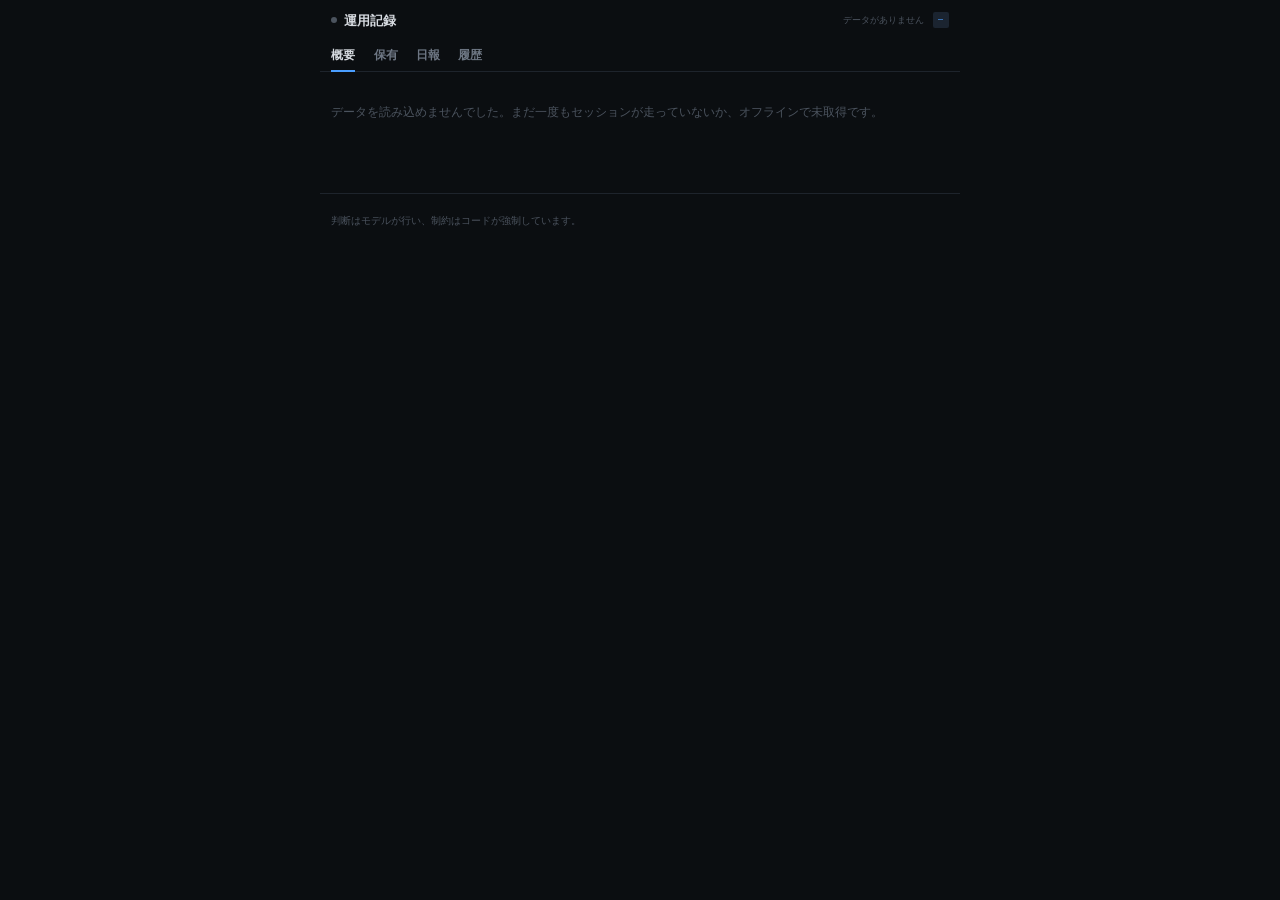
==== commit 9baceaf1: "画面から仮想資金である旨の表記を外す タイトルを「仮想運用記録」から「運用記録」に変更し、フッターの 「実際の金銭は動いていません」を削除。マニフェストの名称と説明も揃えた。  あわせて、配色を作り替" ====
--- a/docs/index.html
+++ b/docs/index.html
@@ -3,8 +3,8 @@
 <head>
 <meta charset="utf-8">
 <meta name="viewport" content="width=device-width, initial-scale=1, viewport-fit=cover">
-<title>仮想運用記録</title>
-<meta name="description" content="仮想資金で運用するエージェントの判断記録">
+<title>運用記録</title>
+<meta name="description" content="運用の判断記録">
 <link rel="manifest" href="manifest.webmanifest">
 <meta name="color-scheme" content="dark">
 <meta name="theme-color" content="#0B0E11">
@@ -20,7 +20,7 @@
 <header class="topbar">
   <div class="brand">
     <span class="pulse" id="pulse" aria-hidden="true"></span>
-    <span class="bname">仮想運用記録</span>
+    <span class="bname">運用記録</span>
   </div>
   <span class="stamp-live" id="updated">読み込み中です</span>
   <span class="chip-live" id="freshness">—</span>
@@ -66,7 +66,7 @@
 </main>
 
 <footer>
-  <p>実際の金銭は動いていません。判断はモデルが行い、制約はコードが強制しています。</p>
+  <p>判断はモデルが行い、制約はコードが強制しています。</p>
   <p class="mono" id="stamp"></p>
 </footer>
 
--- a/docs/style.css
+++ b/docs/style.css
@@ -1,4 +1,4 @@
-/* 仮想運用記録 — Webull / moomoo 系の高密度ダーク
+/* 運用記録 — Webull / moomoo 系の高密度ダーク
    小さい文字で情報を敷き詰め、罫線1本で区画を切る。丸みと影は使わない。
    上げが緑・下げが赤（米国式）。外部リソースは一切読まない。 */
 
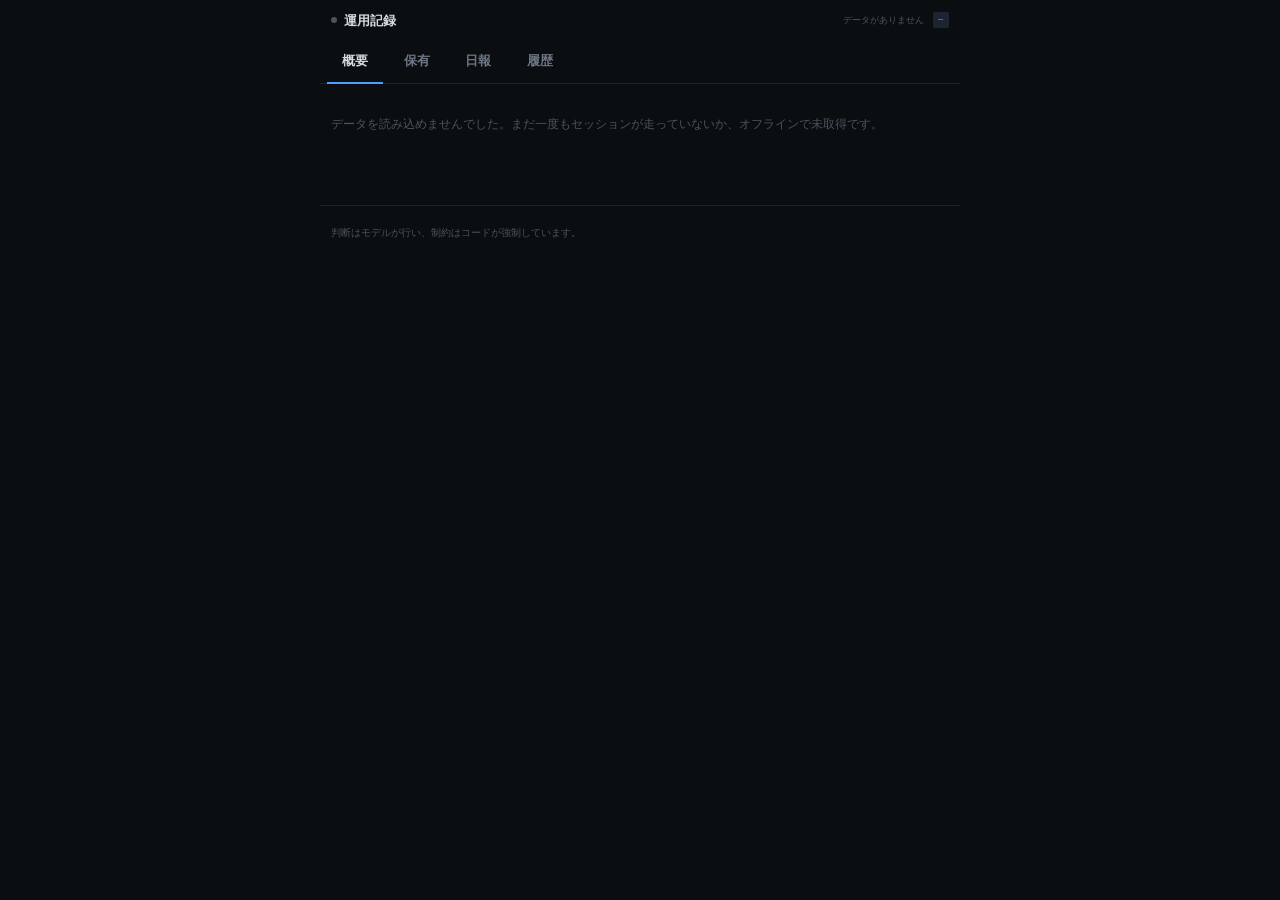
==== commit 01f7842c: "売買しなかったセッションの判断を記録し、日報の書き込みとスケジュールを修正 これまで journal.jsonl は注文があったときしか書かれず、売買しなかった セッションの判断が丸ごと消えていた。C" ====
--- a/docs/index.html
+++ b/docs/index.html
@@ -51,10 +51,11 @@
   <section id="view-log" role="tabpanel" aria-labelledby="tab-log" hidden>
     <div class="ivs" id="log-filters">
       <span data-filter="all" class="on">すべて</span>
+      <span data-filter="SESSION">判断</span>
       <span data-filter="FILLED">約定</span>
       <span data-filter="REJECTED">却下</span>
     </div>
-    <p class="hint">却下された注文も残しています。何をやろうとして止められたかが、この記録の一番の材料になります。</p>
+    <p class="hint">売買しなかったセッションの結論も、却下された注文も残しています。何を見て何を見送ったかが、この記録の一番の材料になります。</p>
     <ol class="feed" id="ledger"></ol>
   </section>
 
--- a/docs/style.css
+++ b/docs/style.css
@@ -26,10 +26,37 @@
           Consolas, "DejaVu Sans Mono", monospace;
 
   --wrap: 40rem;
+  --tap: 44px;          /* iOS の推奨タップ領域 */
 }
 
 * { box-sizing: border-box; }
 html { -webkit-text-size-adjust: 100%; background: var(--bg); }
+
+/* display を指定した要素は hidden 属性が効かなくなる。全体で優先させる */
+[hidden] { display: none !important; }
+
+/* 操作要素はタップ遅延と誤ズームを避ける */
+button, .tr.tap, [data-filter] { touch-action: manipulation; }
+
+/* ホーム画面から起動しているときだけ、拡大操作を止める。
+   ブラウザで開いたときは通常どおり拡大できる */
+html.standalone, html.standalone body { touch-action: pan-x pan-y; }
+html.standalone { -webkit-touch-callout: none; }
+/* 操作部分だけ選択不可にする。理由や日報の本文は選べるままにする */
+html.standalone .tabs, html.standalone .ivs,
+html.standalone .daterail, html.standalone .back,
+html.standalone .tr, html.standalone .topbar {
+  -webkit-user-select: none; user-select: none;
+}
+
+/* 小さいチップ類は、見た目を変えずに当たり判定だけ 44px まで広げる。
+   横方向は隣と重ならないよう要素の幅に収める */
+.ivs > button, .ivs > [data-filter], .daterail button { position: relative; }
+.ivs > button::before, .ivs > [data-filter]::before, .daterail button::before {
+  content: ""; position: absolute;
+  left: 0; right: 0; top: 50%;
+  height: var(--tap); transform: translateY(-50%);
+}
 
 body {
   margin: 0;
@@ -82,16 +109,18 @@
 /* ---------------- タブ（下線式） ---------------- */
 
 .tabs {
-  display: flex; gap: 1.15rem;
-  padding: 0 .7rem;
+  display: flex; gap: .35rem;
+  padding: 0 .45rem;
   border-bottom: 1px solid var(--line2);
   position: sticky; top: 0; z-index: 20;
   background: var(--bg);
 }
 .tabs button {
   appearance: none; border: 0; background: none; cursor: pointer;
-  padding: .5rem 0 .45rem;
-  font-family: inherit; font-size: .78rem; font-weight: 600;
+  min-height: var(--tap); min-width: 56px;
+  display: flex; align-items: center; justify-content: center;
+  padding: 0 .55rem;
+  font-family: inherit; font-size: .84rem; font-weight: 600;
   color: var(--dim);
   position: relative;
   transition: color .18s;
@@ -162,7 +191,8 @@
 .tr {
   display: grid; grid-template-columns: 1fr auto auto;
   gap: .55rem; align-items: center;
-  padding: .5rem .7rem;
+  min-height: 52px;
+  padding: .55rem .7rem;
   border-bottom: 1px solid var(--line);
   font-size: .74rem;
 }
@@ -200,29 +230,34 @@
 .legend .k2 i { background: var(--dim); }
 .legend .sp { margin-left: auto; }
 
-/* 期間チップ */
+/* 期間チップ。見た目は小さいままで、当たり判定は 44px 確保する */
 .ivs {
-  display: flex; gap: .1rem; padding: .35rem .7rem;
-  font-family: var(--mono); font-size: .6rem;
-}
-.ivs span, .ivs button {
+  display: flex; gap: .35rem; padding: .45rem .7rem;
+  font-family: var(--mono); font-size: .68rem;
+}
+.ivs > button, .ivs > [data-filter] {
   appearance: none; border: 0; background: none; cursor: pointer;
   font: inherit; color: var(--dim);
-  padding: .12rem .42rem; border-radius: 2px;
+  min-height: 32px; min-width: 48px;
+  display: inline-flex; align-items: center; justify-content: center;
+  padding: .25rem .6rem; border-radius: 3px;
   transition: .15s;
 }
-.ivs span.on, .ivs button.on { background: var(--accent-bg); color: var(--accent); }
+.ivs > .on { background: var(--accent-bg); color: var(--accent); }
 .ivs .rchg {
   margin-left: auto; padding-right: 0; cursor: default;
   font-weight: 600; font-variant-numeric: tabular-nums;
+  display: inline-flex; align-items: center;
 }
 
 /* ---------------- 個別銘柄 ---------------- */
 
 .back {
   appearance: none; cursor: pointer; background: none; border: 0;
-  padding: .55rem .7rem .3rem;
-  color: var(--dim); font-family: var(--mono); font-size: .64rem;
+  min-height: var(--tap);
+  display: inline-flex; align-items: center;
+  padding: 0 .7rem;
+  color: var(--dim); font-family: var(--mono); font-size: .74rem;
 }
 
 .dhead { padding: 0 .7rem .2rem; }
@@ -246,15 +281,17 @@
 /* ---------------- 日報 ---------------- */
 
 .daterail {
-  display: flex; gap: .3rem; overflow-x: auto;
+  display: flex; gap: .4rem; overflow-x: auto;
   padding: .5rem .7rem; scrollbar-width: none;
   border-bottom: 1px solid var(--line);
 }
 .daterail::-webkit-scrollbar { display: none; }
 .daterail button {
   flex: none; appearance: none; cursor: pointer;
-  font-family: var(--mono); font-size: .62rem;
-  padding: .2rem .45rem; border-radius: 2px;
+  font-family: var(--mono); font-size: .72rem;
+  min-height: 36px; min-width: 56px;
+  display: inline-flex; align-items: center; justify-content: center;
+  padding: .25rem .6rem; border-radius: 3px;
   color: var(--dim); background: var(--panel); border: 0;
 }
 .daterail button.on { background: var(--accent-bg); color: var(--accent); }
@@ -325,6 +362,39 @@
 .f-why { margin: .3rem 0 0; font-size: .72rem; line-height: 1.65; color: #A9B3C0; }
 .f-why.ng { color: var(--faint); }
 
+/* セッションの結論。売買が無くても残る記録なので、注文とは別の色で示す */
+.feed > li.ses { border-left-color: var(--accent); }
+.feed > li.ses.ng { border-left-color: var(--dn); }
+.f-side.SES { color: var(--accent); background: var(--accent-bg); }
+
+.ses-body { margin-top: .35rem; font-size: .72rem; line-height: 1.7; color: #A9B3C0; }
+.ses-body.clamp {
+  display: -webkit-box; -webkit-box-orient: vertical;
+  -webkit-line-clamp: 6; overflow: hidden;
+}
+.ses-body p { margin: .3rem 0; }
+.ses-body ul, .ses-body ol { margin: .3rem 0; padding-left: 1rem; }
+.ses-body li { margin: .12rem 0; }
+.ses-body li::marker { color: var(--faint); }
+.ses-body strong { color: var(--text); font-weight: 700; }
+.ses-body em { color: var(--dim); font-style: normal; }
+.ses-body h1, .ses-body h2, .ses-body h3 {
+  font-size: .76rem; margin: .5rem 0 .2rem; color: var(--text);
+}
+.ses-body code {
+  font-family: var(--mono); font-size: .82em;
+  background: var(--panel); padding: .05em .28em; border-radius: 2px;
+}
+.ses-body table { width: 100%; border-collapse: collapse; font-family: var(--mono); font-size: .62rem; }
+.ses-body th, .ses-body td { padding: .2rem .35rem; border-bottom: 1px solid var(--line); text-align: left; }
+
+.more {
+  appearance: none; border: 0; background: none; cursor: pointer;
+  min-height: var(--tap); display: flex; align-items: center;
+  padding: 0; margin-top: .1rem;
+  color: var(--accent); font-family: var(--mono); font-size: .64rem;
+}
+
 /* ---------------- 足 ---------------- */
 
 footer { padding: 1.2rem .7rem 1rem; border-top: 1px solid var(--line2); margin-top: 1rem; }
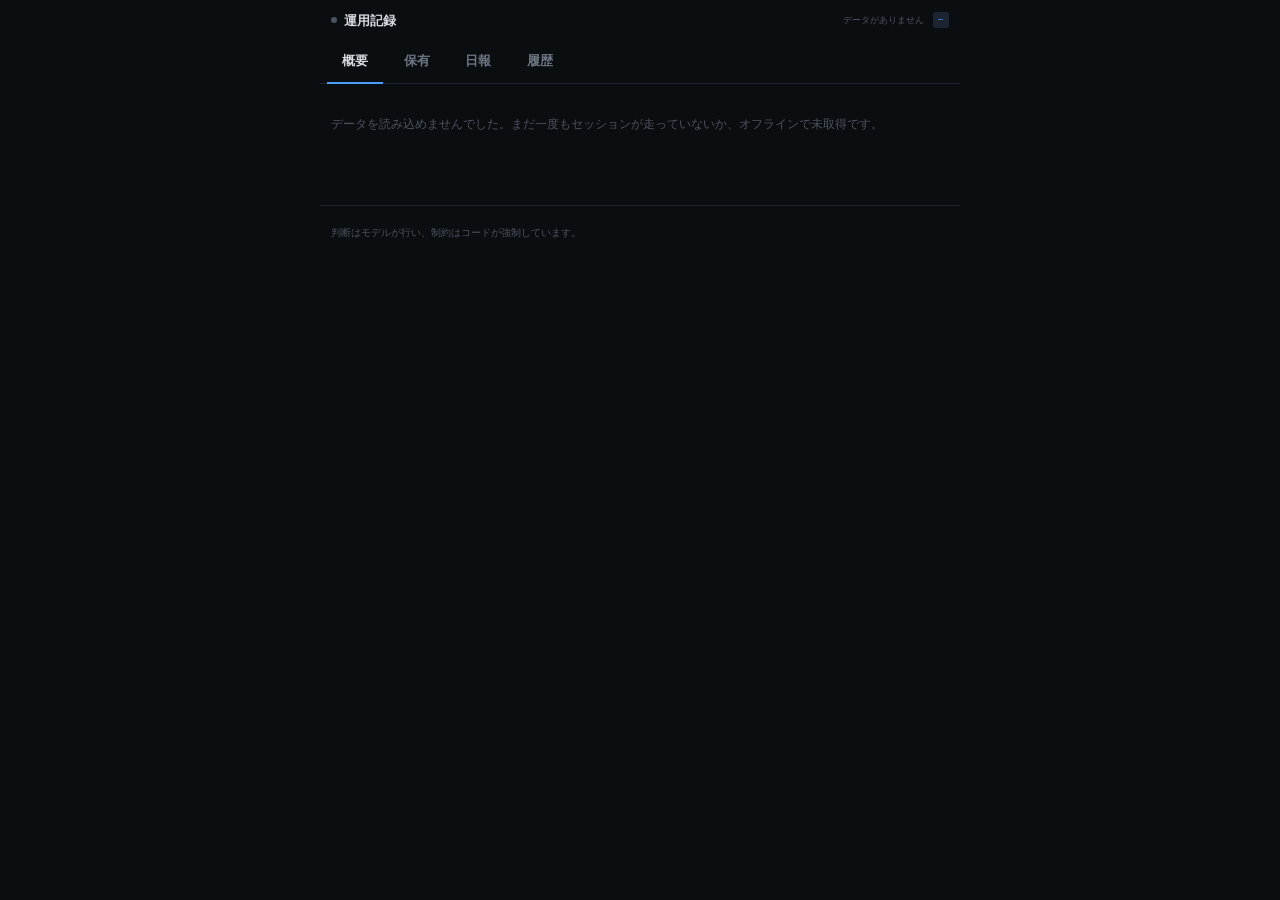
==== commit 95c8526f: "引っぱって更新で紙面ごと下がるようにした リングだけが上から降りてきて、コンテンツが動かない状態だった。 指の動きと画面が噛み合わず、操作している感じがしない。  コンテンツを shell でまとめ、" ====
--- a/docs/index.html
+++ b/docs/index.html
@@ -16,6 +16,10 @@
 <link rel="stylesheet" href="style.css">
 </head>
 <body>
+
+<div class="ptr" id="ptr" aria-hidden="true"><i></i></div>
+
+<div class="shell" id="shell">
 
 <header class="topbar">
   <div class="brand">
@@ -71,6 +75,8 @@
   <p class="mono" id="stamp"></p>
 </footer>
 
+</div>
+
 <script src="app.js"></script>
 </body>
 </html>
--- a/docs/style.css
+++ b/docs/style.css
@@ -34,6 +34,34 @@
 
 /* display を指定した要素は hidden 属性が効かなくなる。全体で優先させる */
 [hidden] { display: none !important; }
+
+/* ブラウザ側の引っぱり更新を止める。自前のものと二重に効くため */
+html, body { overscroll-behavior-y: contain; }
+
+/* ---------------- 引っぱって更新 ---------------- */
+
+/* 引いた分だけ紙面ごと下げる。丸だけが降りてくると操作と噛み合わない */
+.shell { will-change: transform; }
+.shell.ease { transition: transform .3s cubic-bezier(.2,.8,.3,1); }
+
+.ptr {
+  position: fixed; z-index: 40;
+  top: env(safe-area-inset-top); left: 50%;
+  width: 26px; height: 26px; margin-left: -13px;
+  display: grid; place-items: center;
+  pointer-events: none;
+  opacity: 0; transform: translateY(0);
+}
+.ptr i {
+  display: block; width: 17px; height: 17px;
+  border-radius: 50%;
+  border: 2px solid var(--line2);
+  border-top-color: var(--accent);
+}
+/* 指を離したあとは自分で戻る。引いている最中は JS が直接動かす */
+.ptr.ease { transition: transform .28s cubic-bezier(.2,.8,.3,1), opacity .28s; }
+.ptr.spin i { animation: ptrspin .7s linear infinite; }
+@keyframes ptrspin { to { transform: rotate(360deg); } }
 
 /* 操作要素はタップ遅延と誤ズームを避ける */
 button, .tr.tap, [data-filter] { touch-action: manipulation; }
